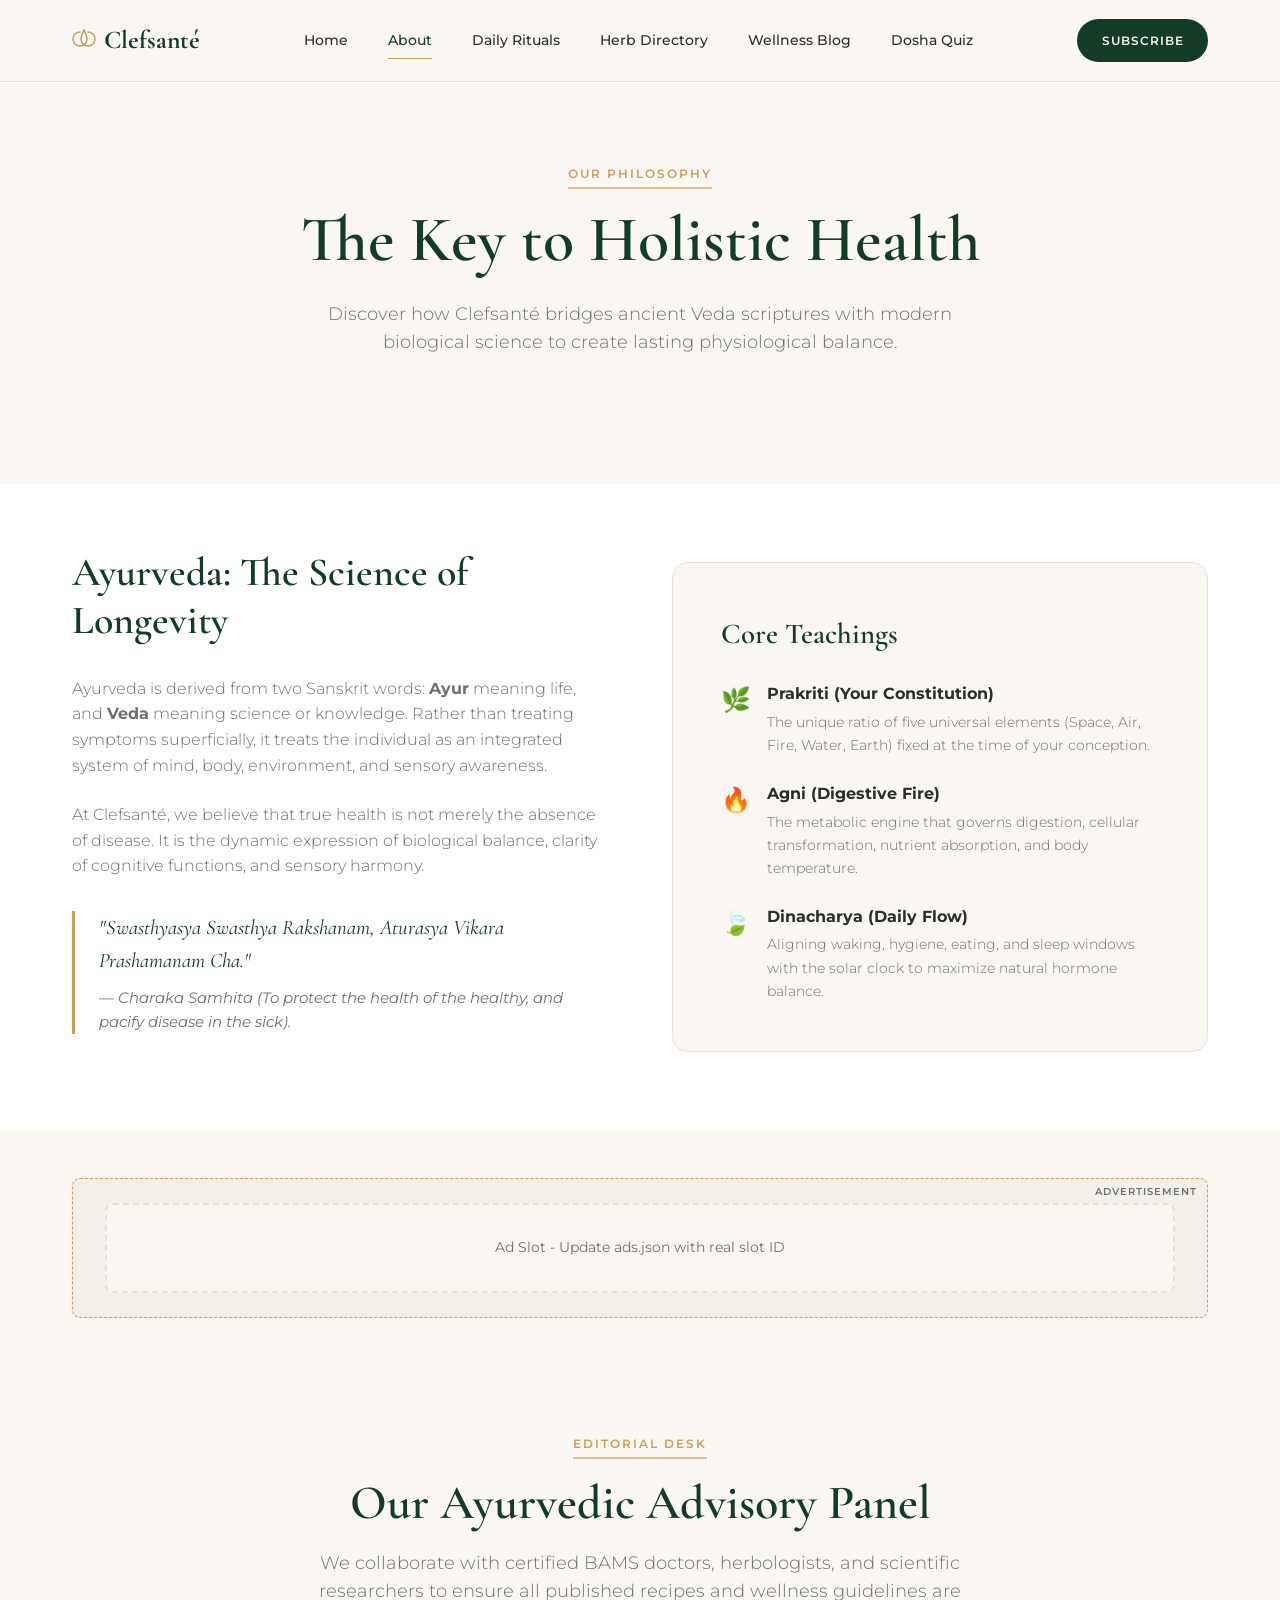
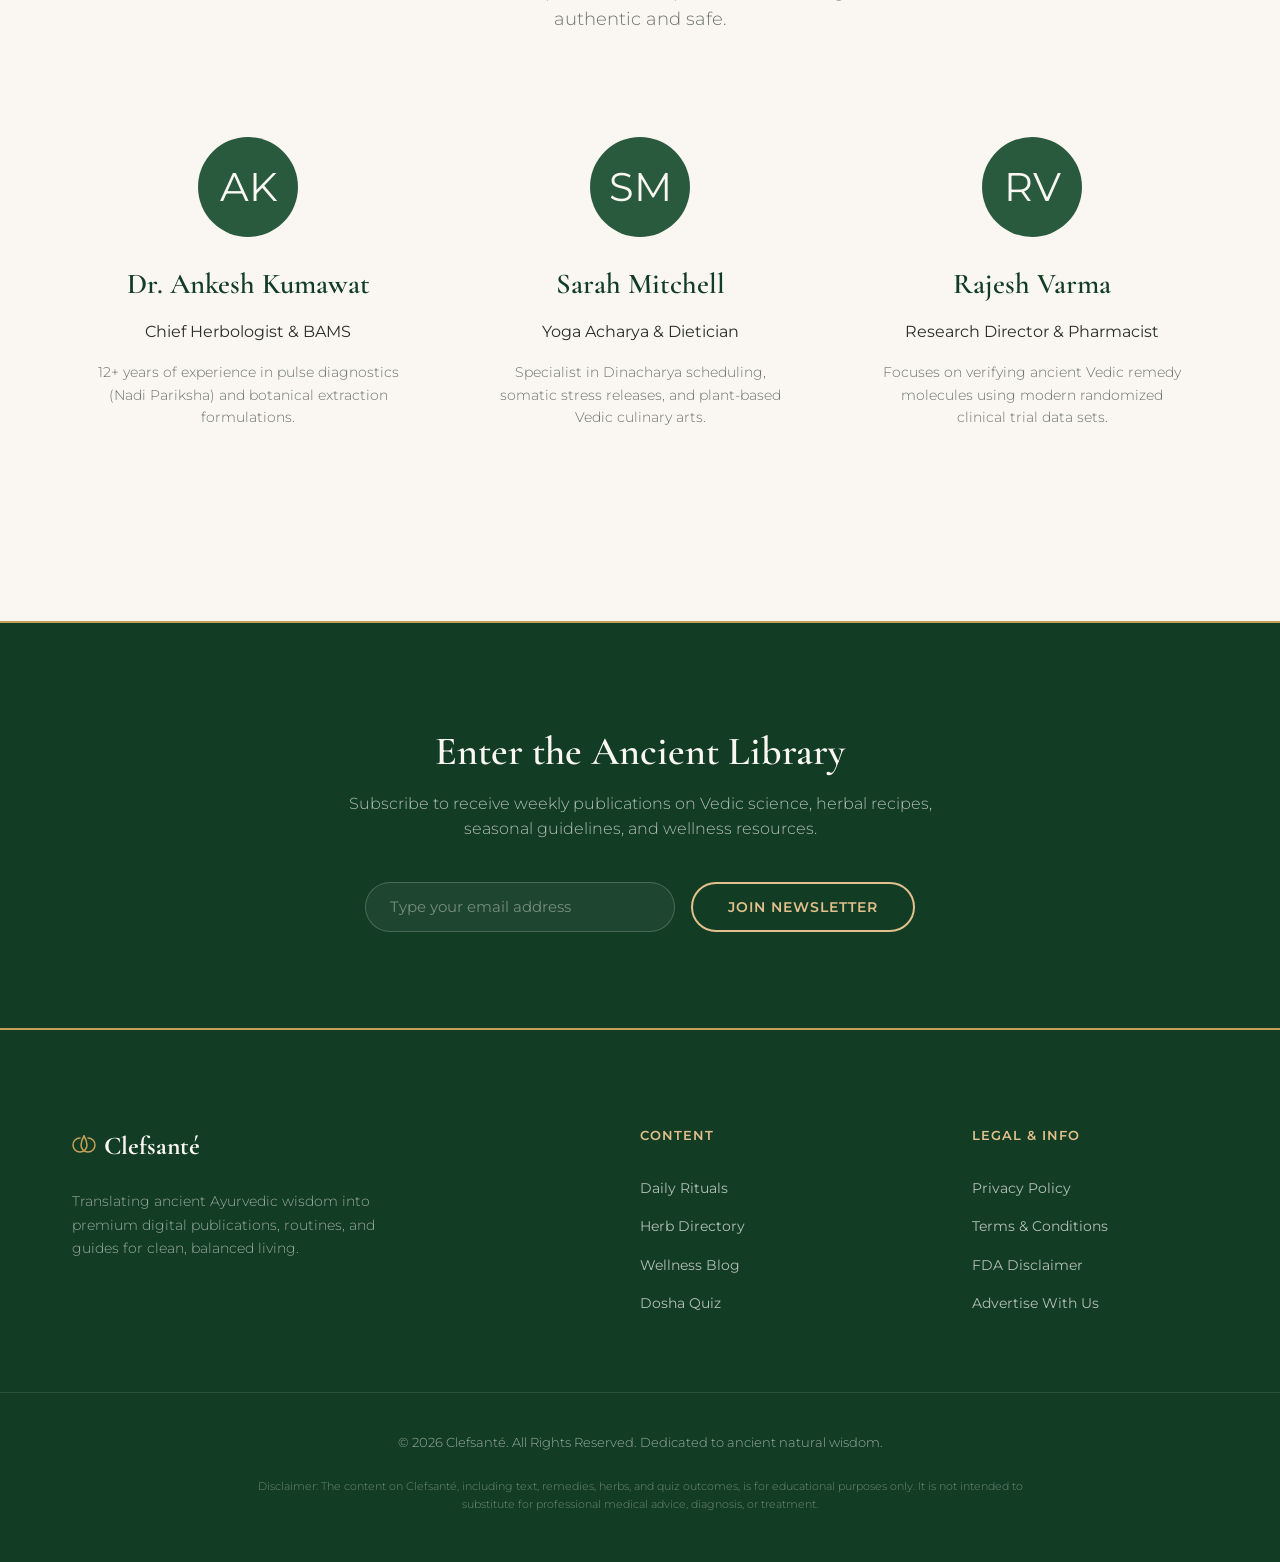
==== about.html @ c0e3c866 "feat(ui): refactor single-page layout to multi-page architecture Migrate the site from a single-page" ====
<!DOCTYPE html>
<html lang="en">
<head>
    <meta charset="UTF-8">
    <meta name="viewport" content="width=device-width, initial-scale=1.0">
    <meta name="description" content="Learn about Clefsanté - our mission, the history of Vedic science, and the foundational principles of Ayurveda.">
    <title>About Us - Clefsanté Ayurvedic Philosophy</title>
    <!-- Google Fonts -->
    <link rel="preconnect" href="https://fonts.googleapis.com">
    <link rel="preconnect" href="https://fonts.gstatic.com" crossorigin>
    <link href="https://fonts.googleapis.com/css2?family=Cormorant+Garamond:ital,wght@0,300;0,400;0,600;0,700;1,400&family=Montserrat:wght@300;400;500;600;700&display=swap" rel="stylesheet">
    <link rel="stylesheet" href="style.css">
    <!-- Google AdSense -->
    <script async src="https://pagead2.googlesyndication.com/pagead/js/adsbygoogle.js?client=ca-pub-7567710578353984" crossorigin="anonymous"></script>
</head>
<body>

    <!-- Header / Navigation -->
    <header class="main-header">
        <div class="container">
            <a href="index.html" class="logo">
                <svg width="24" height="24" viewBox="0 0 24 24" fill="none" xmlns="http://www.w3.org/2000/svg">
                    <path d="M12 2C12 2 15 7 15 11C15 14.866 11.866 18 8 18C4.13401 18 1 14.866 1 11C1 7 4.13401 4 8 4" stroke="var(--gold-color)" stroke-width="1.5" stroke-linecap="round"/>
                    <path d="M12 2C12 2 9 7 9 11C9 14.866 12.134 18 16 18C19.866 18 23 14.866 23 11C23 7 19.866 4 16 4" stroke="var(--gold-color)" stroke-width="1.5" stroke-linecap="round"/>
                </svg>
                <span>Clefsanté</span>
            </a>
            <nav class="nav-links">
                <a href="index.html">Home</a>
                <a href="about.html" class="active">About</a>
                <a href="rituals.html">Daily Rituals</a>
                <a href="herbs.html">Herb Directory</a>
                <a href="blog.html">Wellness Blog</a>
                <a href="quiz.html">Dosha Quiz</a>
            </nav>
            <div class="header-actions">
                <a href="#newsletter-signup" class="btn btn-primary btn-sm">Subscribe</a>
                <button class="mobile-menu-toggle" aria-label="Toggle Menu">
                    <span></span>
                    <span></span>
                    <span></span>
                </button>
            </div>
        </div>
    </header>

    <!-- Subpage Banner -->
    <section class="subpage-hero text-center" style="padding: 10rem 0 4rem 0;">
        <div class="container">
            <div class="badge">Our Philosophy</div>
            <h1>The Key to Holistic Health</h1>
            <p class="section-subtitle">Discover how Clefsanté bridges ancient Veda scriptures with modern biological science to create lasting physiological balance.</p>
        </div>
    </section>

    <!-- Content Section -->
    <section class="about-content-section" style="padding: 4rem 0; background-color: var(--bg-white);">
        <div class="container grid-2">
            <div>
                <h2 style="font-size: 2.5rem; margin-bottom: 2rem;">Ayurveda: The Science of Longevity</h2>
                <p>Ayurveda is derived from two Sanskrit words: <strong>Ayur</strong> meaning life, and <strong>Veda</strong> meaning science or knowledge. Rather than treating symptoms superficially, it treats the individual as an integrated system of mind, body, environment, and sensory awareness.</p>
                <p>At Clefsanté, we believe that true health is not merely the absence of disease. It is the dynamic expression of biological balance, clarity of cognitive functions, and sensory harmony.</p>
                
                <blockquote style="border-left: 3px solid var(--gold-color); padding-left: 1.5rem; margin: 2rem 0; font-family: var(--font-serif); font-size: 1.3rem; font-style: italic; color: var(--primary-color);">
                    "Swasthyasya Swasthya Rakshanam, Aturasya Vikara Prashamanam Cha."<br>
                    <span style="font-size: 0.95rem; font-family: var(--font-sans); color: var(--text-muted); display: block; margin-top: 0.5rem;">— Charaka Samhita (To protect the health of the healthy, and pacify disease in the sick).</span>
                </blockquote>
            </div>
            <div>
                <div style="background-color: var(--bg-cream); border: 1px solid var(--border-color); padding: 3rem; border-radius: var(--border-radius-md);">
                    <h3 style="margin-bottom: 1.5rem;">Core Teachings</h3>
                    <ul style="list-style: none; display: grid; gap: 1.5rem;">
                        <li style="display: flex; gap: 1rem; align-items: flex-start;">
                            <span style="font-size: 1.5rem; color: var(--gold-color);">🌿</span>
                            <div>
                                <strong>Prakriti (Your Constitution)</strong>
                                <p style="font-size: 0.9rem; margin: 0.25rem 0 0 0;">The unique ratio of five universal elements (Space, Air, Fire, Water, Earth) fixed at the time of your conception.</p>
                            </div>
                        </li>
                        <li style="display: flex; gap: 1rem; align-items: flex-start;">
                            <span style="font-size: 1.5rem; color: var(--gold-color);">🔥</span>
                            <div>
                                <strong>Agni (Digestive Fire)</strong>
                                <p style="font-size: 0.9rem; margin: 0.25rem 0 0 0;">The metabolic engine that governs digestion, cellular transformation, nutrient absorption, and body temperature.</p>
                            </div>
                        </li>
                        <li style="display: flex; gap: 1rem; align-items: flex-start;">
                            <span style="font-size: 1.5rem; color: var(--gold-color);">🍃</span>
                            <div>
                                <strong>Dinacharya (Daily Flow)</strong>
                                <p style="font-size: 0.9rem; margin: 0.25rem 0 0 0;">Aligning waking, hygiene, eating, and sleep windows with the solar clock to maximize natural hormone balance.</p>
                            </div>
                        </li>
                    </ul>
                </div>
            </div>
        </div>
    </section>

    <!-- Ad: Horizontal Leaderboard -->
    <div class="ad-container ad-banner-mid">
        <div class="ad-box leaderboard">
            <span class="ad-label">Advertisement</span>
            <div class="ad-slot" data-ad-slot-id="banner-mid">
                <div class="ad-placeholder-preview">AdSense Banner - Update data/ads.json with your slot ID</div>
            </div>
        </div>
    </div>

    <!-- Team / editorial panel Section -->
    <section class="team-section" style="padding: 4rem 0 8rem 0;">
        <div class="container">
            <div class="text-center">
                <div class="badge">Editorial Desk</div>
                <h2>Our Ayurvedic Advisory Panel</h2>
                <p class="section-subtitle">We collaborate with certified BAMS doctors, herbologists, and scientific researchers to ensure all published recipes and wellness guidelines are authentic and safe.</p>
            </div>
            
            <div class="grid-3" style="margin-top: 2rem;">
                <!-- Advisor 1 -->
                <div class="dosha-card vata text-center" style="padding: 2.5rem 1.5rem;">
                    <div style="width: 100px; height: 100px; border-radius: 50%; background-color: var(--primary-light); color: var(--bg-cream); font-size: 2.5rem; display: flex; align-items: center; justify-content: center; margin: 0 auto 1.5rem auto;">AK</div>
                    <h3>Dr. Ankesh Kumawat</h3>
                    <span class="dosha-elements">Chief Herbologist & BAMS</span>
                    <p style="font-size: 0.88rem; margin-top: 1rem;">12+ years of experience in pulse diagnostics (Nadi Pariksha) and botanical extraction formulations.</p>
                </div>

                <!-- Advisor 2 -->
                <div class="dosha-card pitta text-center" style="padding: 2.5rem 1.5rem;">
                    <div style="width: 100px; height: 100px; border-radius: 50%; background-color: var(--primary-light); color: var(--bg-cream); font-size: 2.5rem; display: flex; align-items: center; justify-content: center; margin: 0 auto 1.5rem auto;">SM</div>
                    <h3>Sarah Mitchell</h3>
                    <span class="dosha-elements">Yoga Acharya & Dietician</span>
                    <p style="font-size: 0.88rem; margin-top: 1rem;">Specialist in Dinacharya scheduling, somatic stress releases, and plant-based Vedic culinary arts.</p>
                </div>

                <!-- Advisor 3 -->
                <div class="dosha-card kapha text-center" style="padding: 2.5rem 1.5rem;">
                    <div style="width: 100px; height: 100px; border-radius: 50%; background-color: var(--primary-light); color: var(--bg-cream); font-size: 2.5rem; display: flex; align-items: center; justify-content: center; margin: 0 auto 1.5rem auto;">RV</div>
                    <h3>Rajesh Varma</h3>
                    <span class="dosha-elements">Research Director & Pharmacist</span>
                    <p style="font-size: 0.88rem; margin-top: 1rem;">Focuses on verifying ancient Vedic remedy molecules using modern randomized clinical trial data sets.</p>
                </div>
            </div>
        </div>
    </section>

    <!-- Newsletter Footer Callout -->
    <section id="newsletter-signup" class="newsletter-callout">
        <div class="container text-center">
            <h3>Enter the Ancient Library</h3>
            <p>Subscribe to receive weekly publications on Vedic science, herbal recipes, seasonal guidelines, and wellness resources.</p>
            <form id="footer-newsletter-form" class="footer-newsletter">
                <input type="email" placeholder="Type your email address" required>
                <button type="submit" class="btn btn-outline">Join Newsletter</button>
            </form>
            <div id="footer-newsletter-success" class="newsletter-success text-white">
                <span>✓ Successfully subscribed! Thank you for joining Clefsanté.</span>
            </div>
        </div>
    </section>

    <!-- Footer -->
    <footer>
        <div class="container footer-content">
            <div class="footer-brand">
                <a href="index.html" class="logo">
                    <svg width="24" height="24" viewBox="0 0 24 24" fill="none" xmlns="http://www.w3.org/2000/svg">
                        <path d="M12 2C12 2 15 7 15 11C15 14.866 11.866 18 8 18C4.13401 18 1 14.866 1 11C1 7 4.13401 4 8 4" stroke="var(--gold-color)" stroke-width="1.5" stroke-linecap="round"/>
                        <path d="M12 2C12 2 9 7 9 11C9 14.866 12.134 18 16 18C19.866 18 23 14.866 23 11C23 7 19.866 4 16 4" stroke="var(--gold-color)" stroke-width="1.5" stroke-linecap="round"/>
                    </svg>
                    <span>Clefsanté</span>
                </a>
                <p>Translating ancient Ayurvedic wisdom into premium digital publications, routines, and guides for clean, balanced living.</p>
            </div>
            
            <div class="footer-links">
                <h4>Content</h4>
                <ul>
                    <li><a href="rituals.html">Daily Rituals</a></li>
                    <li><a href="herbs.html">Herb Directory</a></li>
                    <li><a href="blog.html">Wellness Blog</a></li>
                    <li><a href="quiz.html">Dosha Quiz</a></li>
                </ul>
            </div>

            <div class="footer-links">
                <h4>Legal & Info</h4>
                <ul>
                    <li><a href="#">Privacy Policy</a></li>
                    <li><a href="#">Terms & Conditions</a></li>
                    <li><a href="#">FDA Disclaimer</a></li>
                    <li><a href="#">Advertise With Us</a></li>
                </ul>
            </div>
        </div>
        
        <div class="footer-bottom text-center">
            <div class="container">
                <p>&copy; 2026 Clefsanté. All Rights Reserved. Dedicated to ancient natural wisdom.</p>
                <p class="disclaimer">Disclaimer: The content on Clefsanté, including text, remedies, herbs, and quiz outcomes, is for educational purposes only. It is not intended to substitute for professional medical advice, diagnosis, or treatment.</p>
            </div>
        </div>
    </footer>

    <script src="ads.js"></script>
    <script src="multipage.js"></script>
</body>
</html>
---- style.css ----
/* ==========================================================================
   Clefsanté - Design System & Editorial Styles
   ========================================================================== */

:root {
    /* Color Palette */
    --primary-color: #123C24;       /* Deep Forest Green */
    --primary-light: #2A5A3E;       /* Herbal Green */
    --accent-color: #E2C08D;        /* Soft Gold */
    --gold-color: #C5A059;          /* Deep Gold */
    --gold-glow: rgba(197, 160, 89, 0.15);
    
    --bg-cream: #FAF7F2;            /* Luxurious Soft Cream */
    --bg-white: #FFFFFF;
    --text-charcoal: #2A2E2B;       /* Readable Charcoal */
    --text-muted: #6B726E;          /* Soft Muted Grey */
    --border-color: #E6E0D5;        /* Light Beige Border */

    /* Herb Tag Colors */
    --stress-bg: #F3E5F5;
    --stress-text: #7B1FA2;
    --immunity-bg: #E8F5E9;
    --immunity-text: #2E7D32;
    --digestion-bg: #FFF3E0;
    --digestion-text: #E65100;
    --skin-bg: #E0F7FA;
    --skin-text: #00838F;

    /* Dosha Colors */
    --vata-text: #0D47A1;
    --pitta-text: #D84315;
    --kapha-text: #1B5E20;

    /* Fonts */
    --font-serif: 'Cormorant Garamond', Georgia, serif;
    --font-sans: 'Montserrat', sans-serif;

    /* Layout & Spacing */
    --container-max-width: 1200px;
    --border-radius-sm: 8px;
    --border-radius-md: 16px;
    --border-radius-lg: 24px;
    --transition-smooth: all 0.4s cubic-bezier(0.16, 1, 0.3, 1);
}

/* Reset & Global */
* {
    margin: 0;
    padding: 0;
    box-sizing: border-box;
}

html {
    scroll-behavior: smooth;
    font-size: 16px;
}

body {
    background-color: var(--bg-cream);
    color: var(--text-charcoal);
    font-family: var(--font-sans);
    line-height: 1.6;
    overflow-x: hidden;
    -webkit-font-smoothing: antialiased;
}

/* Typography */
h1, h2, h3, h4 {
    font-family: var(--font-serif);
    color: var(--primary-color);
    font-weight: 600;
}

h1 {
    font-size: clamp(2.5rem, 5vw, 4rem);
    line-height: 1.1;
    margin-bottom: 1.5rem;
}

h2 {
    font-size: clamp(2rem, 4vw, 3rem);
    line-height: 1.2;
    margin-bottom: 1rem;
}

h3 {
    font-size: 1.8rem;
    margin-bottom: 0.75rem;
}

p {
    font-size: 1rem;
    font-weight: 300;
    color: var(--text-muted);
    margin-bottom: 1.5rem;
}

a {
    color: inherit;
    text-decoration: none;
}

/* Layout Containers */
.container {
    width: 100%;
    max-width: var(--container-max-width);
    margin: 0 auto;
    padding: 0 2rem;
}

section {
    padding: 8rem 0;
}

.grid-2 {
    display: grid;
    grid-template-columns: repeat(2, 1fr);
    gap: 4rem;
    align-items: center;
}

.grid-3 {
    display: grid;
    grid-template-columns: repeat(3, 1fr);
    gap: 2.5rem;
}

.grid-4 {
    display: grid;
    grid-template-columns: repeat(4, 1fr);
    gap: 2rem;
}

.gap-sm {
    gap: 1.5rem;
}

.text-center {
    text-align: center;
}

.section-subtitle {
    max-width: 700px;
    margin: 0 auto 4rem auto;
    font-size: 1.1rem;
}

/* Buttons */
.btn {
    display: inline-flex;
    align-items: center;
    justify-content: center;
    padding: 0.9rem 2.2rem;
    font-family: var(--font-sans);
    font-size: 0.85rem;
    font-weight: 600;
    letter-spacing: 1px;
    text-transform: uppercase;
    border-radius: 50px;
    cursor: pointer;
    transition: var(--transition-smooth);
    border: 2px solid transparent;
}

.btn-primary {
    background-color: var(--primary-color);
    color: var(--bg-cream);
}

.btn-primary:hover {
    background-color: var(--primary-light);
    transform: translateY(-2px);
    box-shadow: 0 10px 20px rgba(18, 60, 36, 0.15);
}

.btn-outline {
    background-color: transparent;
    border-color: var(--primary-color);
    color: var(--primary-color);
}

.btn-outline:hover {
    background-color: var(--primary-color);
    color: var(--bg-cream);
    transform: translateY(-2px);
}

.btn-sm {
    padding: 0.6rem 1.4rem;
    font-size: 0.75rem;
}

.btn-block {
    display: block;
    width: 100%;
}

.btn-link {
    background: none;
    border: none;
    color: var(--primary-color);
    font-family: var(--font-sans);
    font-size: 0.85rem;
    font-weight: 600;
    cursor: pointer;
    padding: 0;
    transition: var(--transition-smooth);
}

.btn-link:hover {
    color: var(--gold-color);
    padding-left: 5px;
}

.btn:disabled {
    background-color: #E2E7E4;
    border-color: #E2E7E4;
    color: #A3ACA7;
    cursor: not-allowed;
    transform: none !important;
    box-shadow: none !important;
}

/* Badges */
.badge {
    display: inline-block;
    font-family: var(--font-sans);
    font-size: 0.75rem;
    font-weight: 600;
    letter-spacing: 2px;
    text-transform: uppercase;
    color: var(--gold-color);
    margin-bottom: 1rem;
    border-bottom: 2px solid var(--accent-color);
    padding-bottom: 4px;
}

/* Header & Navigation */
.main-header {
    position: fixed;
    top: 0;
    left: 0;
    width: 100%;
    z-index: 1000;
    background-color: rgba(250, 247, 242, 0.8);
    backdrop-filter: blur(12px);
    border-bottom: 1px solid var(--border-color);
    transition: var(--transition-smooth);
    padding: 1.2rem 0;
}

.main-header.scrolled {
    padding: 0.8rem 0;
    background-color: rgba(250, 247, 242, 0.95);
    box-shadow: 0 4px 30px rgba(0, 0, 0, 0.03);
}

.main-header .container {
    display: flex;
    align-items: center;
    justify-content: space-between;
}

.logo {
    display: flex;
    align-items: center;
    gap: 0.5rem;
    font-family: var(--font-serif);
    font-size: 1.6rem;
    font-weight: 700;
    color: var(--primary-color);
}

.nav-links {
    display: flex;
    gap: 2.5rem;
}

.nav-links a {
    font-size: 0.85rem;
    font-weight: 500;
    color: var(--text-charcoal);
    position: relative;
    padding: 0.5rem 0;
    transition: var(--transition-smooth);
}

.nav-links a::after {
    content: '';
    position: absolute;
    bottom: 0;
    left: 0;
    width: 0;
    height: 1px;
    background-color: var(--gold-color);
    transition: var(--transition-smooth);
}

.nav-links a:hover,
.nav-links a.active {
    color: var(--primary-color);
}

.nav-links a:hover::after,
.nav-links a.active::after {
    width: 100%;
}

.header-actions {
    display: flex;
    align-items: center;
    gap: 1.5rem;
}

.mobile-menu-toggle {
    display: none;
    flex-direction: column;
    justify-content: space-between;
    width: 24px;
    height: 18px;
    background: transparent;
    border: none;
    cursor: pointer;
    z-index: 1001;
}

.mobile-menu-toggle span {
    width: 100%;
    height: 2px;
    background-color: var(--primary-color);
    border-radius: 2px;
    transition: var(--transition-smooth);
}

/* Hero Section */
.hero {
    padding-top: 12rem;
    position: relative;
    overflow: hidden;
}

.hero::before {
    content: '';
    position: absolute;
    top: -20%;
    right: -10%;
    width: 600px;
    height: 600px;
    border-radius: 50%;
    background: radial-gradient(circle, var(--gold-glow) 0%, rgba(250,247,242,0) 70%);
    z-index: -1;
}

.hero-content h1 {
    font-size: clamp(2.8rem, 5vw, 4.2rem);
    margin-bottom: 1.8rem;
}

.hero-content p {
    font-size: 1.1rem;
    margin-bottom: 2.5rem;
    max-width: 520px;
}

.hero-newsletter {
    display: flex;
    gap: 1rem;
    max-width: 500px;
    margin-bottom: 3.5rem;
}

.hero-newsletter input {
    flex: 1;
    font-family: var(--font-sans);
    font-size: 0.95rem;
    padding: 0.9rem 1.5rem;
    border: 1px solid var(--border-color);
    border-radius: 50px;
    background-color: var(--bg-white);
    color: var(--text-charcoal);
    outline: none;
    transition: var(--transition-smooth);
}

.hero-newsletter input:focus {
    border-color: var(--gold-color);
}

.newsletter-success {
    display: none;
    color: var(--primary-light);
    font-size: 0.85rem;
    font-weight: 600;
    margin-bottom: 3rem;
    animation: fadeIn 0.5s ease;
}

.newsletter-success.text-white {
    color: var(--accent-color);
}

.hero-stats {
    display: flex;
    gap: 3rem;
    border-top: 1px solid var(--border-color);
    padding-top: 2.5rem;
}

.stat-item {
    display: flex;
    flex-direction: column;
}

.stat-num {
    font-family: var(--font-serif);
    font-size: 2.2rem;
    font-weight: 700;
    color: var(--primary-color);
    line-height: 1;
    margin-bottom: 0.25rem;
}

.stat-label {
    font-size: 0.75rem;
    color: var(--text-muted);
    text-transform: uppercase;
    letter-spacing: 1px;
}

/* Floating Image Blob */
.hero-visual {
    position: relative;
    display: flex;
    justify-content: center;
    align-items: center;
}

.blob-wrapper {
    position: relative;
    width: 100%;
    max-width: 480px;
    aspect-ratio: 1;
}

.blob-bg {
    position: absolute;
    top: 5%;
    left: 5%;
    width: 90%;
    height: 90%;
    background: radial-gradient(circle, var(--accent-color) 0%, var(--gold-color) 100%);
    border-radius: 60% 40% 30% 70% / 60% 30% 70% 40%;
    opacity: 0.25;
    animation: blob-animate 12s infinite alternate ease-in-out;
    z-index: 1;
}

.hero-img {
    position: relative;
    width: 100%;
    height: 100%;
    object-fit: cover;
    border-radius: 50% 50% 35% 65% / 55% 45% 55% 45%;
    border: 3px solid var(--bg-cream);
    outline: 2px solid var(--gold-color);
    box-shadow: 0 20px 40px rgba(0, 0, 0, 0.1);
    z-index: 2;
    animation: blob-animate 12s infinite alternate-reverse ease-in-out;
}

@keyframes blob-animate {
    0% {
        border-radius: 60% 40% 30% 70% / 60% 30% 70% 40%;
    }
    50% {
        border-radius: 40% 60% 50% 50% / 50% 60% 40% 50%;
    }
    100% {
        border-radius: 50% 50% 35% 65% / 55% 45% 55% 45%;
    }
}

/* Ad Placeholders Styling */
.ad-container {
    max-width: var(--container-max-width);
    margin: 3rem auto;
    padding: 0 2rem;
}

.ad-box {
    background-color: #F3EFE9;
    border: 1px dashed var(--gold-color);
    border-radius: var(--border-radius-sm);
    position: relative;
    overflow: hidden;
    padding: 1.5rem 2rem;
    box-shadow: inset 0 0 10px rgba(0, 0, 0, 0.02);
}

.ad-slot {
    min-height: 90px;
    display: flex;
    align-items: center;
    justify-content: center;
}

.ad-slot.rectangle {
    min-height: 280px;
}

.ad-placeholder-preview {
    background-color: var(--bg-cream);
    border: 2px dashed var(--border-color);
    padding: 2rem;
    text-align: center;
    color: var(--text-muted);
    font-size: 0.85rem;
    border-radius: var(--border-radius-sm);
    width: 100%;
}

.ad-label {
    position: absolute;
    top: 5px;
    right: 10px;
    font-size: 0.6rem;
    text-transform: uppercase;
    letter-spacing: 1px;
    color: var(--text-muted);
    font-weight: 600;
}

.ad-box.leaderboard .ad-content {
    display: flex;
    align-items: center;
    justify-content: space-between;
    gap: 2rem;
}

.ad-box.leaderboard h4 {
    font-family: var(--font-sans);
    font-size: 0.95rem;
    font-weight: 700;
    text-transform: uppercase;
    color: var(--primary-color);
}

.ad-box.leaderboard p {
    font-size: 0.88rem;
    margin: 0;
    flex: 1;
}

.ad-btn {
    font-size: 0.75rem;
    font-weight: 700;
    text-transform: uppercase;
    background-color: var(--primary-color);
    color: var(--bg-cream);
    padding: 0.6rem 1.2rem;
    border-radius: 4px;
    letter-spacing: 0.5px;
    transition: var(--transition-smooth);
}

.ad-btn:hover {
    background-color: var(--primary-light);
}

/* Sidebar grid ad box */
.ad-card-grid {
    grid-column: span 1;
    display: flex;
}

.ad-box.rectangle {
    width: 100%;
    display: flex;
    flex-direction: column;
    justify-content: center;
    padding: 2rem;
}

.ad-content-rec h4 {
    font-family: var(--font-sans);
    font-size: 1rem;
    font-weight: 700;
    text-transform: uppercase;
    margin-bottom: 0.5rem;
    line-height: 1.3;
}

.ad-content-rec p {
    font-size: 0.82rem;
    line-height: 1.5;
    margin-bottom: 1.2rem;
}

.ad-btn-sm {
    display: inline-block;
    font-size: 0.7rem;
    font-weight: 700;
    text-transform: uppercase;
    border-bottom: 2px solid var(--primary-color);
    padding-bottom: 2px;
}

.ad-btn-sm:hover {
    color: var(--gold-color);
    border-color: var(--gold-color);
}

/* Daily Rituals (Dinacharya) Section */
.rituals-section {
    background-color: var(--bg-white);
    border-top: 1px solid var(--border-color);
    border-bottom: 1px solid var(--border-color);
}

.timeline-container {
    max-width: 900px;
    margin: 0 auto;
}

.timeline-tabs {
    display: grid;
    grid-template-columns: repeat(4, 1fr);
    border-bottom: 1px solid var(--border-color);
    margin-bottom: 3rem;
}

.timeline-tab {
    background: none;
    border: none;
    outline: none;
    padding: 1.5rem 1rem;
    cursor: pointer;
    font-family: var(--font-sans);
    text-align: center;
    transition: var(--transition-smooth);
    border-bottom: 3px solid transparent;
}

.timeline-tab:hover {
    background-color: rgba(26, 60, 36, 0.02);
}

.timeline-tab.active {
    border-bottom-color: var(--gold-color);
}

.time-hour {
    display: block;
    font-size: 0.8rem;
    font-weight: 600;
    color: var(--gold-color);
    margin-bottom: 0.25rem;
}

.time-name {
    display: block;
    font-family: var(--font-serif);
    font-size: 1.25rem;
    font-weight: 600;
    color: var(--primary-color);
}

.timeline-content-card {
    background-color: var(--bg-cream);
    border: 1px solid var(--border-color);
    border-radius: var(--border-radius-md);
    padding: 3.5rem;
    display: flex;
    align-items: center;
    gap: 3rem;
    animation: fadeIn 0.6s ease;
}

.timeline-ritual-icon {
    font-size: 4rem;
    width: 100px;
    height: 100px;
    border-radius: 50%;
    background-color: var(--bg-white);
    display: flex;
    align-items: center;
    justify-content: center;
    flex-shrink: 0;
    box-shadow: 0 10px 25px rgba(0, 0, 0, 0.03);
}

.timeline-ritual-text h3 {
    font-size: 2rem;
    margin-bottom: 0.5rem;
}

.timeline-ritual-text .ritual-meta {
    font-size: 0.8rem;
    font-weight: 600;
    text-transform: uppercase;
    letter-spacing: 1px;
    color: var(--text-muted);
    margin-bottom: 1.5rem;
    display: inline-block;
}

.timeline-ritual-text p {
    font-size: 1.02rem;
    margin-bottom: 0;
}

/* Herb Directory Section (Filterable Library) */
.filter-bar {
    display: flex;
    justify-content: center;
    flex-wrap: wrap;
    gap: 1rem;
    margin-bottom: 4rem;
}

.filter-btn {
    background-color: var(--bg-white);
    border: 1px solid var(--border-color);
    font-family: var(--font-sans);
    font-size: 0.8rem;
    font-weight: 600;
    letter-spacing: 0.5px;
    padding: 0.7rem 1.8rem;
    border-radius: 50px;
    cursor: pointer;
    transition: var(--transition-smooth);
}

.filter-btn:hover,
.filter-btn.active {
    background-color: var(--primary-color);
    color: var(--bg-cream);
    border-color: var(--primary-color);
    transform: translateY(-1px);
}

.herb-card {
    background-color: var(--bg-cream);
    border: 1px solid var(--border-color);
    border-radius: var(--border-radius-md);
    overflow: hidden;
    transition: var(--transition-smooth);
    cursor: pointer;
    display: flex;
    flex-direction: column;
}

.herb-card.fade-out {
    opacity: 0;
    transform: scale(0.9);
    display: none;
}

.herb-card.fade-in {
    animation: fadeIn 0.4s ease forwards;
}

.herb-card:hover {
    transform: translateY(-5px);
    box-shadow: 0 15px 30px rgba(18, 60, 36, 0.05);
    border-color: var(--accent-color);
}

.herb-img-placeholder {
    height: 160px;
    background-color: #ECE7DF;
    display: flex;
    align-items: center;
    justify-content: center;
    font-size: 2.8rem;
    position: relative;
    overflow: hidden;
}

.herb-info {
    padding: 1.6rem;
    flex: 1;
    display: flex;
    flex-direction: column;
}

.herb-info p.herb-desc {
    flex: 1;
}

.herb-tag {
    display: inline-block;
    align-self: flex-start;
    font-size: 0.65rem;
    font-weight: 600;
    text-transform: uppercase;
    letter-spacing: 1px;
    padding: 0.2rem 0.6rem;
    border-radius: 4px;
    margin-bottom: 1rem;
}

.herb-tag.stress { background-color: var(--stress-bg); color: var(--stress-text); }
.herb-tag.immunity { background-color: var(--immunity-bg); color: var(--immunity-text); }
.herb-tag.digestion { background-color: var(--digestion-bg); color: var(--digestion-text); }
.herb-tag.skin { background-color: var(--skin-bg); color: var(--skin-text); }

.herb-botanical {
    font-style: italic;
    font-size: 0.8rem;
    color: var(--text-muted);
    margin-bottom: 1rem;
}

.herb-desc {
    font-size: 0.88rem;
    margin-bottom: 1.5rem;
}

/* Modal details */
.modal {
    position: fixed;
    top: 0;
    left: 0;
    width: 100%;
    height: 100%;
    background-color: rgba(18, 60, 36, 0.4);
    backdrop-filter: blur(8px);
    z-index: 2000;
    display: none;
    align-items: center;
    justify-content: center;
    opacity: 0;
    transition: opacity 0.3s ease;
}

.modal.show {
    display: flex;
    opacity: 1;
}

.modal-content {
    background-color: var(--bg-cream);
    max-width: 650px;
    width: 90%;
    padding: 3.5rem;
    border-radius: var(--border-radius-lg);
    border: 1px solid var(--border-color);
    position: relative;
    box-shadow: 0 25px 50px rgba(0,0,0,0.15);
    transform: translateY(20px);
    transition: transform 0.3s ease;
    max-height: 85vh;
    overflow-y: auto;
}

.modal.show .modal-content {
    transform: translateY(0);
}

.modal-close {
    position: absolute;
    top: 1.5rem;
    right: 1.5rem;
    font-size: 2rem;
    line-height: 1;
    background: transparent;
    border: none;
    cursor: pointer;
    color: var(--text-muted);
    transition: var(--transition-smooth);
}

.modal-close:hover {
    color: var(--primary-color);
}

.modal-herb-title {
    font-size: 2.5rem;
    margin-bottom: 0.25rem;
    line-height: 1.2;
}

.modal-herb-botanical {
    font-style: italic;
    color: var(--text-muted);
    margin-bottom: 1.5rem;
    font-size: 0.9rem;
}

.modal-herb-meta {
    display: flex;
    gap: 2rem;
    border-bottom: 1px solid var(--border-color);
    padding-bottom: 1.5rem;
    margin-bottom: 1.5rem;
}

.modal-meta-item {
    font-size: 0.85rem;
}

.modal-meta-item strong {
    display: block;
    color: var(--primary-color);
    font-size: 0.75rem;
    text-transform: uppercase;
    letter-spacing: 0.5px;
}

.modal-body-text h3 {
    font-size: 1.3rem;
    margin: 1.5rem 0 0.5rem 0;
}

.modal-body-text p {
    font-size: 0.95rem;
    line-height: 1.6;
}

/* Editorial Blog / Articles Grid */
.blog-section {
    background-color: var(--bg-white);
    border-top: 1px solid var(--border-color);
    border-bottom: 1px solid var(--border-color);
}

.blog-post-card {
    background-color: var(--bg-cream);
    border: 1px solid var(--border-color);
    border-radius: var(--border-radius-md);
    overflow: hidden;
    transition: var(--transition-smooth);
    cursor: pointer;
    display: flex;
    flex-direction: column;
}

.blog-post-card:hover {
    transform: translateY(-4px);
    box-shadow: 0 15px 30px rgba(0, 0, 0, 0.03);
}

.blog-post-img-placeholder {
    height: 200px;
    background: linear-gradient(135deg, #E6EAE4 0%, #D6DFD3 100%);
    display: flex;
    align-items: center;
    justify-content: center;
    font-size: 4rem;
}

.blog-post-body {
    padding: 2.2rem;
    flex: 1;
    display: flex;
    flex-direction: column;
}

.blog-post-body h3 {
    font-size: 1.45rem;
    line-height: 1.3;
    margin-bottom: 1rem;
    color: var(--primary-color);
    transition: var(--transition-smooth);
}

.blog-post-card:hover .blog-post-body h3 {
    color: var(--gold-color);
}

.blog-post-body p {
    font-size: 0.88rem;
    line-height: 1.6;
    flex: 1;
    margin-bottom: 2rem;
}

.blog-post-category {
    font-size: 0.72rem;
    font-weight: 600;
    text-transform: uppercase;
    letter-spacing: 1px;
    color: var(--gold-color);
    margin-bottom: 0.75rem;
    display: inline-block;
}

.blog-post-meta {
    display: flex;
    justify-content: space-between;
    align-items: center;
    border-top: 1px solid var(--border-color);
    padding-top: 1.2rem;
}

.read-time {
    font-size: 0.75rem;
    font-weight: 500;
    color: var(--text-muted);
}

.font-sm {
    font-size: 0.78rem !important;
}

/* Quiz Section (High Engagement Widget) */
.quiz-box {
    background-color: var(--bg-white);
    border: 1px solid var(--border-color);
    border-radius: var(--border-radius-lg);
    padding: 4.5rem 4rem;
    box-shadow: 0 20px 40px rgba(0, 0, 0, 0.03);
    max-width: 800px;
    margin: 0 auto;
}

.quiz-progress-bar {
    width: 100%;
    height: 4px;
    background-color: var(--bg-cream);
    border-radius: 2px;
    margin: 2.5rem 0;
    overflow: hidden;
}

.quiz-progress-bar .progress {
    height: 100%;
    background-color: var(--gold-color);
    transition: width 0.4s ease;
}

.quiz-body {
    min-height: 250px;
}

.quiz-question-slide {
    animation: fadeIn 0.5s ease;
}

.quiz-question-slide h3 {
    font-size: 1.6rem;
    margin-bottom: 2rem;
    color: var(--primary-color);
}

.quiz-options {
    display: grid;
    gap: 1rem;
}

.quiz-option {
    display: flex;
    align-items: center;
    background-color: var(--bg-cream);
    border: 1px solid var(--border-color);
    border-radius: var(--border-radius-sm);
    padding: 1.2rem 1.5rem;
    cursor: pointer;
    transition: var(--transition-smooth);
}

.quiz-option:hover {
    border-color: var(--primary-light);
    background-color: var(--bg-white);
}

.quiz-option input[type="radio"] {
    display: none;
}

.quiz-option-indicator {
    width: 20px;
    height: 20px;
    border: 2px solid var(--border-color);
    border-radius: 50%;
    margin-right: 1.2rem;
    display: flex;
    align-items: center;
    justify-content: center;
    transition: var(--transition-smooth);
}

.quiz-option-indicator::after {
    content: '';
    width: 10px;
    height: 10px;
    border-radius: 50%;
    background-color: var(--gold-color);
    transform: scale(0);
    transition: var(--transition-smooth);
}

.quiz-option.selected {
    border-color: var(--gold-color);
    background-color: rgba(197, 160, 89, 0.05);
}

.quiz-option.selected .quiz-option-indicator {
    border-color: var(--gold-color);
}

.quiz-option.selected .quiz-option-indicator::after {
    transform: scale(1);
}

.quiz-option-text {
    font-size: 0.95rem;
    font-weight: 500;
}

.quiz-footer {
    display: flex;
    justify-content: space-between;
    margin-top: 3rem;
    border-top: 1px solid var(--border-color);
    padding-top: 2rem;
}

/* Quiz Results Styles */
.results-container {
    text-align: center;
    animation: fadeIn 0.8s ease;
}

.results-chart {
    display: flex;
    justify-content: center;
    gap: 2rem;
    margin: 3rem 0;
}

.chart-bar-wrapper {
    display: flex;
    flex-direction: column;
    align-items: center;
    width: 80px;
}

.chart-bar-container {
    width: 32px;
    height: 200px;
    background-color: var(--bg-cream);
    border-radius: 50px;
    position: relative;
    overflow: hidden;
    margin-bottom: 1rem;
    border: 1px solid var(--border-color);
}

.chart-fill {
    width: 100%;
    position: absolute;
    bottom: 0;
    border-radius: 50px;
    transition: height 1s ease-out;
}

.vata-fill { background-color: var(--vata-text); }
.pitta-fill { background-color: var(--pitta-text); }
.kapha-fill { background-color: var(--kapha-text); }

.results-verdict {
    margin-bottom: 2rem;
}

.results-verdict h3 {
    font-size: 2.2rem;
}

.results-description {
    font-size: 1.05rem;
    max-width: 600px;
    margin: 0 auto 3rem auto;
}

/* Newsletter Callout Block */
.newsletter-callout {
    background-color: var(--primary-color);
    color: var(--bg-cream);
    padding: 6rem 0;
    border-top: 2px solid var(--gold-color);
    border-bottom: 2px solid var(--gold-color);
}

.newsletter-callout h3 {
    color: var(--bg-cream);
    font-size: 2.5rem;
    margin-bottom: 0.5rem;
}

.newsletter-callout p {
    color: rgba(250, 247, 242, 0.7);
    max-width: 600px;
    margin: 0 auto 2.5rem auto;
}

.footer-newsletter {
    display: flex;
    gap: 1rem;
    max-width: 550px;
    margin: 0 auto;
}

.footer-newsletter input {
    flex: 1;
    font-family: var(--font-sans);
    font-size: 0.95rem;
    padding: 0.9rem 1.5rem;
    border: 1px solid rgba(250, 247, 242, 0.2);
    border-radius: 50px;
    background-color: rgba(250, 247, 242, 0.05);
    color: var(--bg-cream);
    outline: none;
    transition: var(--transition-smooth);
}

.footer-newsletter input::placeholder {
    color: rgba(250, 247, 242, 0.4);
}

.footer-newsletter input:focus {
    border-color: var(--accent-color);
    background-color: rgba(250, 247, 242, 0.1);
}

.footer-newsletter button {
    border-color: var(--accent-color);
    color: var(--accent-color);
}

.footer-newsletter button:hover {
    background-color: var(--accent-color);
    color: var(--primary-color);
}

/* Footer styling */
footer {
    background-color: var(--primary-color);
    color: var(--bg-cream);
    padding: 6rem 0 3rem 0;
}

footer p {
    color: rgba(250, 247, 242, 0.6);
}

.footer-content {
    display: grid;
    grid-template-columns: 2fr 1fr 1fr;
    gap: 6rem;
    margin-bottom: 4rem;
}

.footer-brand .logo {
    color: var(--bg-cream);
    margin-bottom: 1.5rem;
}

.footer-brand p {
    max-width: 320px;
    font-size: 0.9rem;
}

.footer-links h4 {
    color: var(--accent-color);
    font-family: var(--font-sans);
    font-size: 0.8rem;
    font-weight: 600;
    letter-spacing: 1px;
    text-transform: uppercase;
    margin-bottom: 1.8rem;
}

.footer-links ul {
    list-style: none;
}

.footer-links li {
    margin-bottom: 0.8rem;
}

.footer-links a {
    font-size: 0.9rem;
    color: rgba(250, 247, 242, 0.7);
    transition: var(--transition-smooth);
}

.footer-links a:hover {
    color: var(--accent-color);
    padding-left: 4px;
}

.footer-bottom {
    border-top: 1px solid rgba(250, 247, 242, 0.1);
    padding-top: 2.5rem;
}

.footer-bottom p {
    font-size: 0.8rem;
    margin-bottom: 0.5rem;
}

.footer-bottom .disclaimer {
    font-size: 0.7rem;
    color: rgba(250, 247, 242, 0.4);
    max-width: 800px;
    margin: 1.5rem auto 0 auto;
}

/* Animation utilities */
@keyframes fadeIn {
    from {
        opacity: 0;
        transform: translateY(10px);
    }
    to {
        opacity: 1;
        transform: translateY(0);
    }
}

/* Custom Scrollbar */
::-webkit-scrollbar {
    width: 10px;
}

::-webkit-scrollbar-track {
    background: var(--bg-cream);
}

::-webkit-scrollbar-thumb {
    background: var(--primary-light);
    border: 2px solid var(--bg-cream);
    border-radius: 5px;
}

::-webkit-scrollbar-thumb:hover {
    background: var(--primary-color);
}

/* Responsive Breakpoints */
@media (max-width: 1024px) {
    .grid-4 {
        grid-template-columns: repeat(2, 1fr);
    }
}

@media (max-width: 768px) {
    section {
        padding: 5rem 0;
    }
    
    .grid-2, .grid-3 {
        grid-template-columns: 1fr;
        gap: 3rem;
    }

    .footer-content {
        grid-template-columns: 1fr;
        gap: 3rem;
    }

    .hero {
        padding-top: 8rem;
    }

    .hero-content {
        text-align: center;
    }

    .hero-content p {
        margin-left: auto;
        margin-right: auto;
    }

    .hero-newsletter {
        flex-direction: column;
        margin-left: auto;
        margin-right: auto;
    }

    .hero-stats {
        justify-content: center;
        gap: 2rem;
    }

    .mobile-menu-toggle {
        display: flex;
    }

    .nav-links {
        position: fixed;
        top: 0;
        right: -100%;
        width: 80%;
        max-width: 320px;
        height: 100vh;
        background-color: var(--bg-cream);
        flex-direction: column;
        justify-content: center;
        align-items: center;
        gap: 2rem;
        z-index: 1000;
        box-shadow: -10px 0 30px rgba(0,0,0,0.05);
        transition: var(--transition-smooth);
    }

    .nav-links.active {
        right: 0;
    }

    .mobile-menu-toggle.active span:nth-child(1) {
        transform: translateY(8px) rotate(45deg);
    }
    
    .mobile-menu-toggle.active span:nth-child(2) {
        opacity: 0;
    }

    .mobile-menu-toggle.active span:nth-child(3) {
        transform: translateY(-8px) rotate(-45deg);
    }

    .timeline-tabs {
        grid-template-columns: repeat(2, 1fr);
    }

    .timeline-content-card {
        flex-direction: column;
        text-align: center;
        padding: 2.5rem 1.5rem;
    }

    .ad-box.leaderboard .ad-content {
        flex-direction: column;
        text-align: center;
        gap: 1rem;
    }

    .ad-box.leaderboard p {
        margin-bottom: 1rem;
    }

    .quiz-box {
        padding: 2.5rem 1.5rem;
    }
}
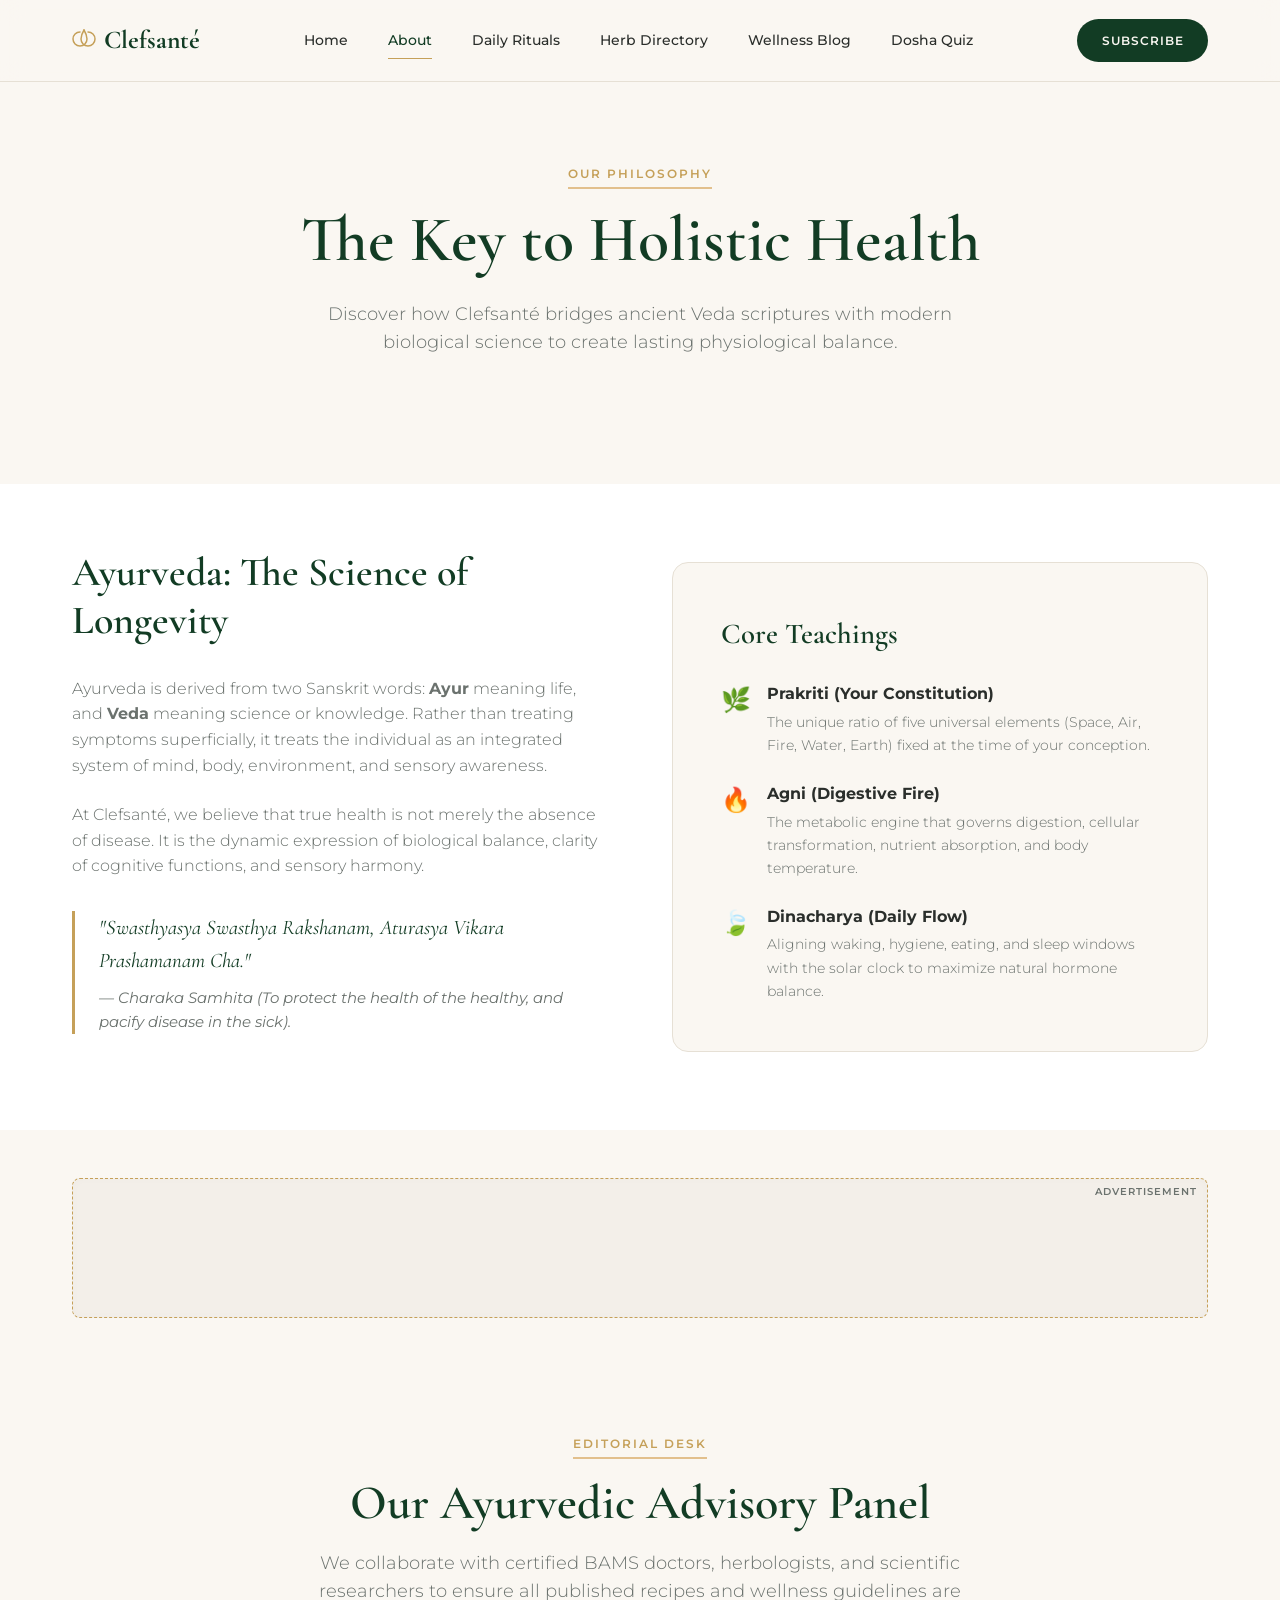
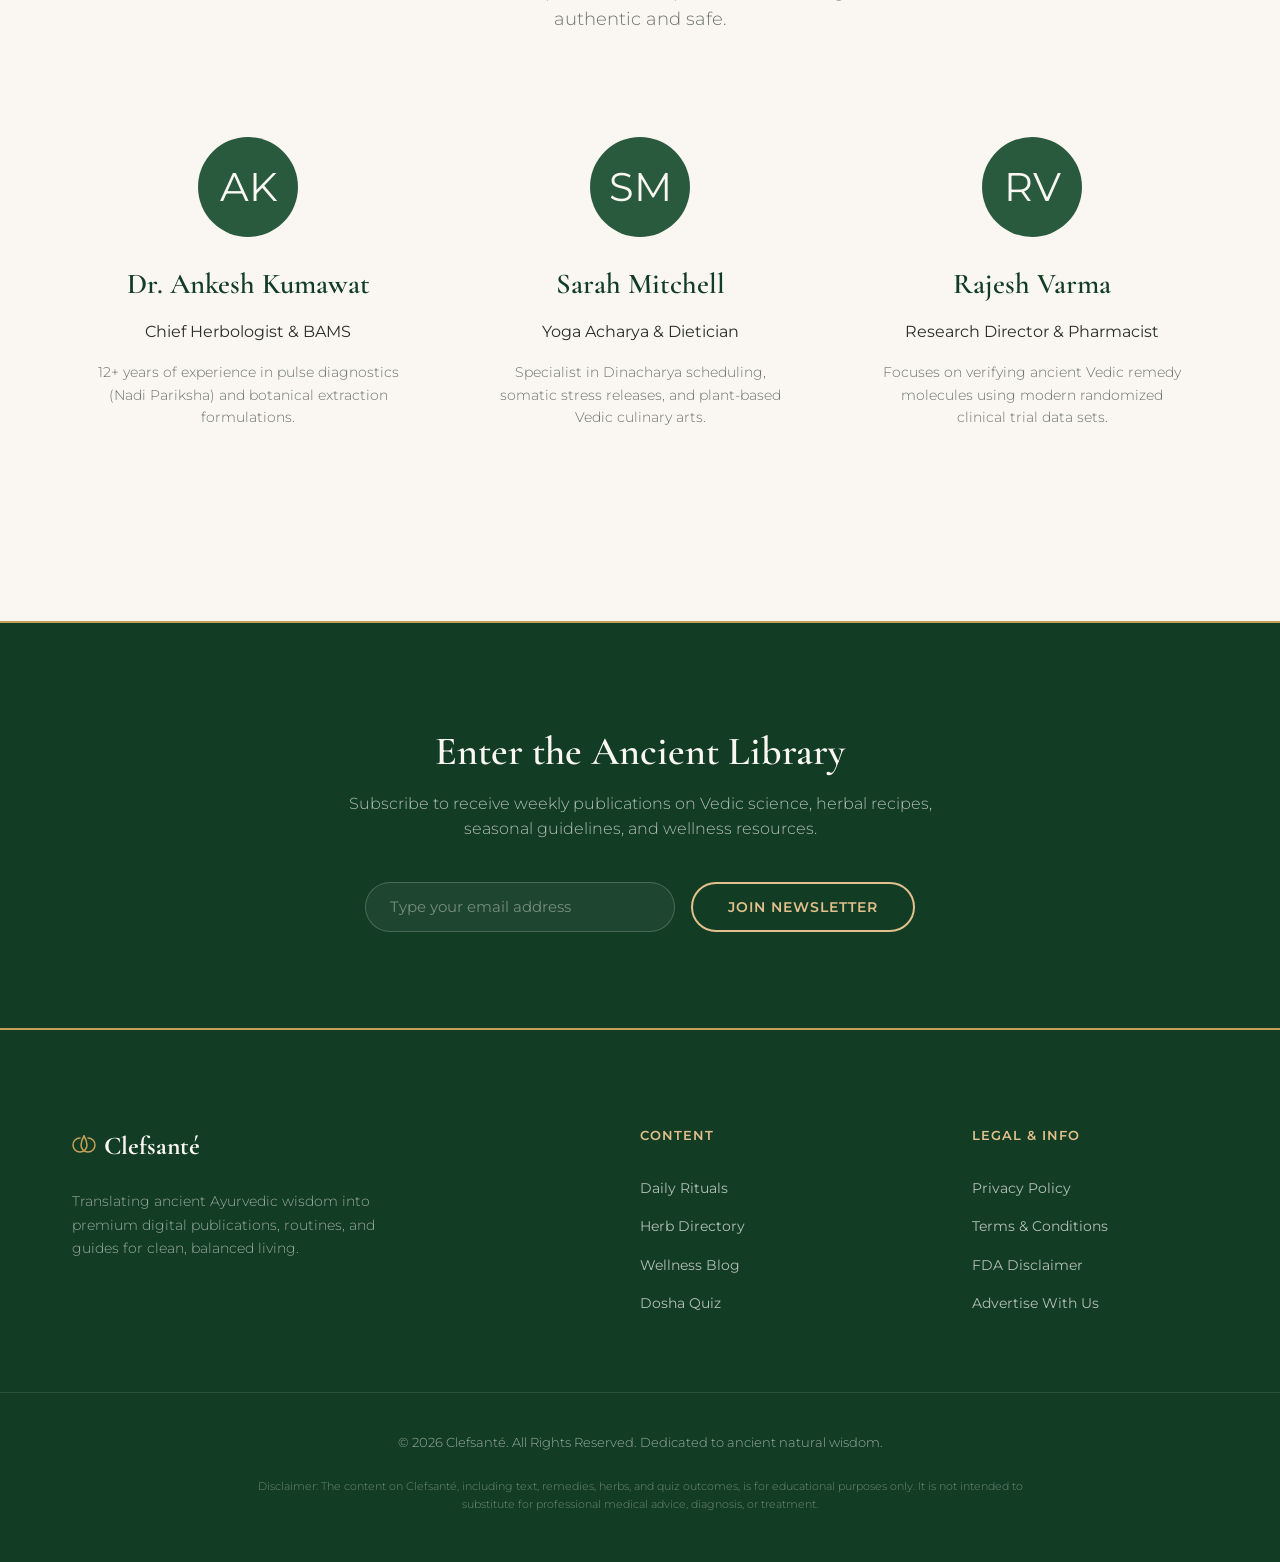
==== commit 9ef7595f: "feat: add Vercel Analytics integration" ====
--- a/about.html
+++ b/about.html
@@ -11,7 +11,13 @@
     <link href="https://fonts.googleapis.com/css2?family=Cormorant+Garamond:ital,wght@0,300;0,400;0,600;0,700;1,400&family=Montserrat:wght@300;400;500;600;700&display=swap" rel="stylesheet">
     <link rel="stylesheet" href="style.css">
     <!-- Google AdSense -->
-    <script async src="https://pagead2.googlesyndication.com/pagead/js/adsbygoogle.js?client=ca-pub-7567710578353984" crossorigin="anonymous"></script>
+    <script async src="https://pagead2.googlesyndication.com/pagead/js/adsbygoogle.js?client=ca-pub-7567710578353984"
+     crossorigin="anonymous"></script>
+    <!-- Vercel Analytics -->
+    <script>
+      window.va = window.va || function () { (window.vaq = window.vaq || []).push(arguments); };
+    </script>
+    <script defer src="/_vercel/insights/script.js"></script>
 </head>
 <body>
 
@@ -102,7 +108,13 @@
         <div class="ad-box leaderboard">
             <span class="ad-label">Advertisement</span>
             <div class="ad-slot" data-ad-slot-id="banner-mid">
-                <div class="ad-placeholder-preview">AdSense Banner - Update data/ads.json with your slot ID</div>
+                <ins class="adsbygoogle"
+                     style="display:block"
+                     data-ad-client="ca-pub-7567710578353984"
+                     data-ad-slot="1973158229"
+                     data-ad-format="auto"
+                     data-full-width-responsive="true"></ins>
+                <script>(adsbygoogle = window.adsbygoogle || []).push({});</script>
             </div>
         </div>
     </div>
